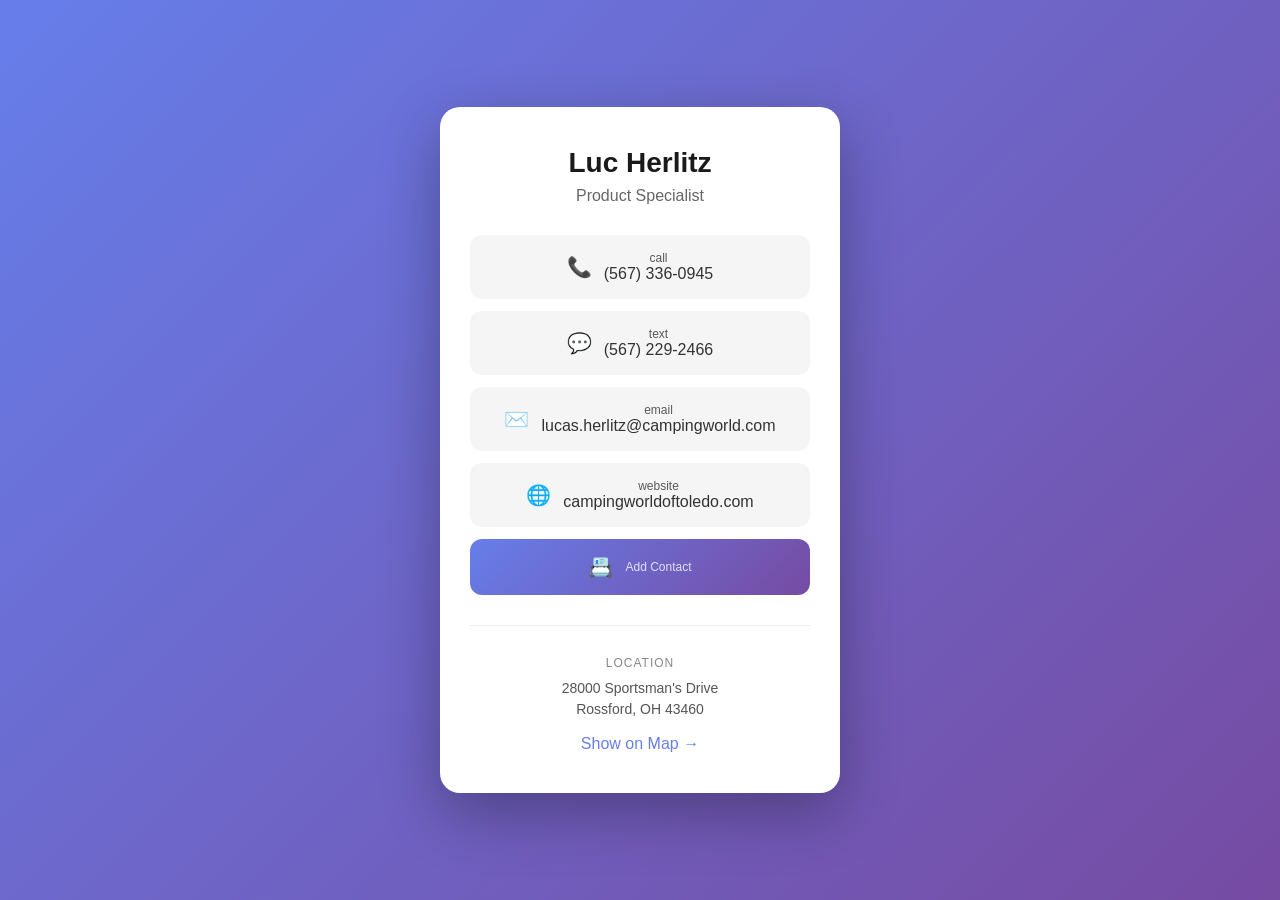
==== contact/index.html @ 8f6e3faf "Add contact page with digital business card" ====
<!DOCTYPE html>
<html lang="en">
<head>
  <meta charset="UTF-8">
  <meta name="viewport" content="width=device-width, initial-scale=1.0">
  <title>Luc Herlitz - Contact</title>
  <style>
    * {
      margin: 0;
      padding: 0;
      box-sizing: border-box;
    }
    body {
      font-family: -apple-system, BlinkMacSystemFont, 'Segoe UI', Roboto, sans-serif;
      background: linear-gradient(135deg, #667eea 0%, #764ba2 100%);
      min-height: 100vh;
      display: flex;
      justify-content: center;
      align-items: center;
      padding: 20px;
    }
    .card {
      background: white;
      border-radius: 20px;
      padding: 40px 30px;
      max-width: 400px;
      width: 100%;
      box-shadow: 0 20px 60px rgba(0,0,0,0.3);
      text-align: center;
    }
    h1 {
      font-size: 28px;
      color: #1a1a1a;
      margin-bottom: 8px;
    }
    .title {
      font-size: 16px;
      color: #666;
      margin-bottom: 30px;
    }
    .button {
      display: flex;
      align-items: center;
      justify-content: center;
      gap: 12px;
      width: 100%;
      padding: 16px 20px;
      margin-bottom: 12px;
      border: none;
      border-radius: 12px;
      font-size: 16px;
      font-weight: 500;
      text-decoration: none;
      cursor: pointer;
      transition: transform 0.2s, box-shadow 0.2s;
    }
    .button:hover {
      transform: translateY(-2px);
      box-shadow: 0 4px 12px rgba(0,0,0,0.15);
    }
    .button:active {
      transform: translateY(0);
    }
    .button-primary {
      background: linear-gradient(135deg, #667eea 0%, #764ba2 100%);
      color: white;
    }
    .button-secondary {
      background: #f5f5f5;
      color: #333;
    }
    .button-icon {
      font-size: 20px;
    }
    .label {
      font-size: 12px;
      opacity: 0.8;
      display: block;
    }
    .value {
      font-size: 16px;
      font-weight: 500;
    }
    .location {
      margin-top: 30px;
      padding-top: 30px;
      border-top: 1px solid #eee;
    }
    .location-label {
      font-size: 12px;
      color: #888;
      text-transform: uppercase;
      letter-spacing: 1px;
      margin-bottom: 8px;
    }
    .location-address {
      font-size: 14px;
      color: #555;
      line-height: 1.5;
      margin-bottom: 15px;
    }
    .map-link {
      color: #667eea;
      text-decoration: none;
      font-weight: 500;
    }
    .map-link:hover {
      text-decoration: underline;
    }
  </style>
</head>
<body>
  <div class="card">
    <h1>Luc Herlitz</h1>
    <p class="title">Product Specialist</p>

    <a href="tel:+15673360945" class="button button-secondary">
      <span class="button-icon">📞</span>
      <div>
        <span class="label">call</span>
        <span class="value">(567) 336-0945</span>
      </div>
    </a>

    <a href="sms:+15672292466" class="button button-secondary">
      <span class="button-icon">💬</span>
      <div>
        <span class="label">text</span>
        <span class="value">(567) 229-2466</span>
      </div>
    </a>

    <a href="mailto:lucas.herlitz@campingworld.com" class="button button-secondary">
      <span class="button-icon">✉️</span>
      <div>
        <span class="label">email</span>
        <span class="value">lucas.herlitz@campingworld.com</span>
      </div>
    </a>

    <a href="https://campingworldoftoledo.com" target="_blank" class="button button-secondary">
      <span class="button-icon">🌐</span>
      <div>
        <span class="label">website</span>
        <span class="value">campingworldoftoledo.com</span>
      </div>
    </a>

    <a href="luc-herlitz.vcf" download class="button button-primary">
      <span class="button-icon">📇</span>
      <div>
        <span class="label">Add Contact</span>
      </div>
    </a>

    <div class="location">
      <p class="location-label">Location</p>
      <p class="location-address">
        28000 Sportsman's Drive<br>
        Rossford, OH 43460
      </p>
      <a href="https://maps.google.com/?q=28000+Sportsman's+Drive,Rossford,OH+43460" target="_blank" class="map-link">Show on Map →</a>
    </div>
  </div>
</body>
</html>
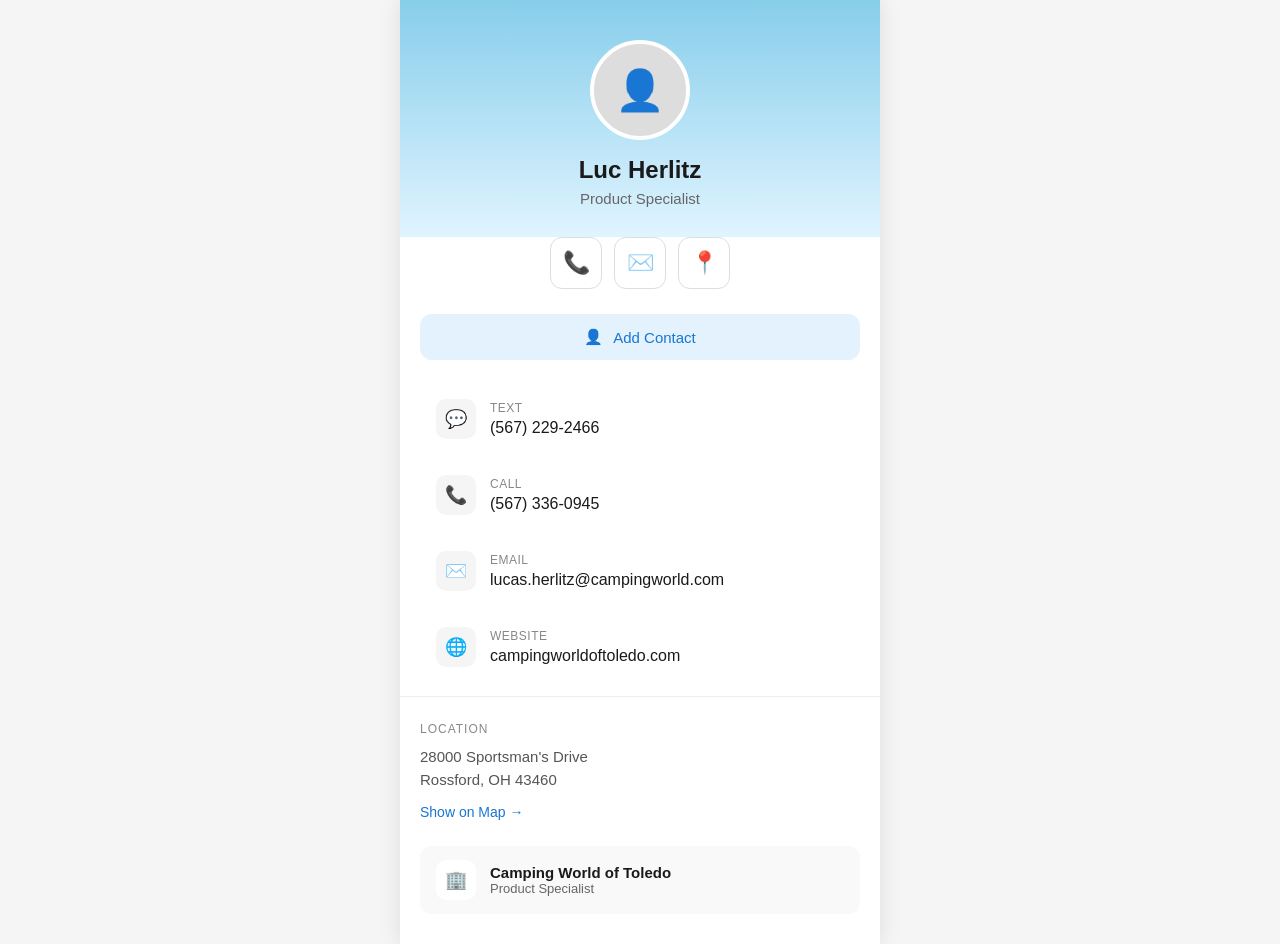
==== commit 3c7a7036: "Redesign contact page to match scan.page style" ====
--- a/contact/index.html
+++ b/contact/index.html
@@ -11,79 +11,136 @@
       box-sizing: border-box;
     }
     body {
-      font-family: -apple-system, BlinkMacSystemFont, 'Segoe UI', Roboto, sans-serif;
-      background: linear-gradient(135deg, #667eea 0%, #764ba2 100%);
+      font-family: -apple-system, BlinkMacSystemFont, 'Segoe UI', Roboto, Helvetica, Arial, sans-serif;
+      background: #f5f5f5;
       min-height: 100vh;
       display: flex;
       justify-content: center;
-      align-items: center;
-      padding: 20px;
     }
     .card {
       background: white;
-      border-radius: 20px;
-      padding: 40px 30px;
-      max-width: 400px;
       width: 100%;
-      box-shadow: 0 20px 60px rgba(0,0,0,0.3);
+      max-width: 480px;
+      min-height: 100vh;
+      box-shadow: 0 0 20px rgba(0,0,0,0.1);
+    }
+    .header {
+      background: linear-gradient(180deg, #87CEEB 0%, #E0F4FF 100%);
+      padding: 40px 20px 30px;
       text-align: center;
     }
+    .profile-pic {
+      width: 100px;
+      height: 100px;
+      border-radius: 50%;
+      background: #ddd;
+      margin: 0 auto 16px;
+      border: 4px solid white;
+      display: flex;
+      align-items: center;
+      justify-content: center;
+      font-size: 40px;
+    }
     h1 {
-      font-size: 28px;
-      color: #1a1a1a;
+      font-size: 24px;
+      font-weight: 700;
+      color: #1a1a1a;
+      margin-bottom: 6px;
+    }
+    .title {
+      font-size: 15px;
+      color: #666;
+      font-weight: 400;
+    }
+    .quick-actions {
+      display: flex;
+      justify-content: center;
+      gap: 12px;
+      padding: 0 20px 25px;
+    }
+    .quick-action-btn {
+      width: 52px;
+      height: 52px;
+      border-radius: 12px;
+      border: 1px solid #ddd;
+      background: white;
+      display: flex;
+      align-items: center;
+      justify-content: center;
+      font-size: 22px;
+      cursor: pointer;
+      transition: background 0.2s;
+      text-decoration: none;
+    }
+    .quick-action-btn:hover {
+      background: #f9f9f9;
+    }
+    .add-contact {
+      background: #E3F2FD;
+      margin: 0 20px 25px;
+      padding: 14px 20px;
+      border-radius: 12px;
+      display: flex;
+      align-items: center;
+      justify-content: center;
+      gap: 10px;
+      text-decoration: none;
+      color: #1976D2;
+      font-weight: 500;
+      font-size: 15px;
+    }
+    .add-contact:hover {
+      background: #BBDEFB;
+    }
+    .contact-list {
+      padding: 0 20px;
+    }
+    .contact-item {
+      display: flex;
+      align-items: center;
+      padding: 14px 16px;
+      border-radius: 12px;
+      text-decoration: none;
       margin-bottom: 8px;
-    }
-    .title {
+      transition: background 0.2s;
+    }
+    .contact-item:hover {
+      background: #f9f9f9;
+    }
+    .contact-icon {
+      width: 40px;
+      height: 40px;
+      border-radius: 10px;
+      background: #f5f5f5;
+      display: flex;
+      align-items: center;
+      justify-content: center;
+      font-size: 18px;
+      margin-right: 14px;
+      flex-shrink: 0;
+    }
+    .contact-content {
+      flex: 1;
+      min-width: 0;
+    }
+    .contact-label {
+      font-size: 12px;
+      color: #888;
+      margin-bottom: 4px;
+      text-transform: uppercase;
+      letter-spacing: 0.5px;
+    }
+    .contact-value {
       font-size: 16px;
-      color: #666;
-      margin-bottom: 30px;
-    }
-    .button {
-      display: flex;
-      align-items: center;
-      justify-content: center;
-      gap: 12px;
-      width: 100%;
-      padding: 16px 20px;
-      margin-bottom: 12px;
-      border: none;
-      border-radius: 12px;
-      font-size: 16px;
+      color: #1a1a1a;
       font-weight: 500;
-      text-decoration: none;
-      cursor: pointer;
-      transition: transform 0.2s, box-shadow 0.2s;
-    }
-    .button:hover {
-      transform: translateY(-2px);
-      box-shadow: 0 4px 12px rgba(0,0,0,0.15);
-    }
-    .button:active {
-      transform: translateY(0);
-    }
-    .button-primary {
-      background: linear-gradient(135deg, #667eea 0%, #764ba2 100%);
-      color: white;
-    }
-    .button-secondary {
-      background: #f5f5f5;
-      color: #333;
-    }
-    .button-icon {
-      font-size: 20px;
-    }
-    .label {
-      font-size: 12px;
-      opacity: 0.8;
-      display: block;
-    }
-    .value {
-      font-size: 16px;
-      font-weight: 500;
-    }
-    .location {
-      margin-top: 30px;
-      padding-top: 30px;
+      white-space: nowrap;
+      overflow: hidden;
+      text-overflow: ellipsis;
+    }
+    .location-section {
+      padding: 25px 20px;
+      margin-top: 15px;
       border-top: 1px solid #eee;
     }
     .location-label {
@@ -91,69 +148,119 @@
       color: #888;
       text-transform: uppercase;
       letter-spacing: 1px;
-      margin-bottom: 8px;
+      margin-bottom: 10px;
     }
     .location-address {
-      font-size: 14px;
+      font-size: 15px;
       color: #555;
       line-height: 1.5;
-      margin-bottom: 15px;
+      margin-bottom: 12px;
     }
     .map-link {
-      color: #667eea;
-      text-decoration: none;
+      display: inline-block;
+      color: #1976D2;
+      text-decoration: none;
+      font-size: 14px;
       font-weight: 500;
     }
     .map-link:hover {
       text-decoration: underline;
+    }
+    .org-section {
+      padding: 0 20px 30px;
+    }
+    .org-btn {
+      display: flex;
+      align-items: center;
+      padding: 14px 16px;
+      border-radius: 12px;
+      background: #f9f9f9;
+      text-decoration: none;
+      color: #1a1a1a;
+    }
+    .org-btn:hover {
+      background: #f0f0f0;
+    }
+    .org-icon {
+      width: 40px;
+      height: 40px;
+      border-radius: 10px;
+      background: white;
+      display: flex;
+      align-items: center;
+      justify-content: center;
+      font-size: 18px;
+      margin-right: 14px;
+      flex-shrink: 0;
+    }
+    .org-content {
+      flex: 1;
+    }
+    .org-name {
+      font-size: 15px;
+      font-weight: 600;
+      color: #1a1a1a;
+    }
+    .org-title {
+      font-size: 13px;
+      color: #666;
     }
   </style>
 </head>
 <body>
   <div class="card">
-    <h1>Luc Herlitz</h1>
-    <p class="title">Product Specialist</p>
-
-    <a href="tel:+15673360945" class="button button-secondary">
-      <span class="button-icon">📞</span>
-      <div>
-        <span class="label">call</span>
-        <span class="value">(567) 336-0945</span>
-      </div>
+    <div class="header">
+      <div class="profile-pic">👤</div>
+      <h1>Luc Herlitz</h1>
+      <p class="title">Product Specialist</p>
+    </div>
+
+    <div class="quick-actions">
+      <a href="tel:+15673360945" class="quick-action-btn">📞</a>
+      <a href="mailto:lucas.herlitz@campingworld.com" class="quick-action-btn">✉️</a>
+      <a href="https://maps.google.com/?q=28000+Sportsman's+Drive,Rossford,OH+43460" target="_blank" class="quick-action-btn">📍</a>
+    </div>
+
+    <a href="luc-herlitz.vcf" download class="add-contact">
+      <span>👤</span>
+      <span>Add Contact</span>
     </a>
 
-    <a href="sms:+15672292466" class="button button-secondary">
-      <span class="button-icon">💬</span>
-      <div>
-        <span class="label">text</span>
-        <span class="value">(567) 229-2466</span>
-      </div>
-    </a>
-
-    <a href="mailto:lucas.herlitz@campingworld.com" class="button button-secondary">
-      <span class="button-icon">✉️</span>
-      <div>
-        <span class="label">email</span>
-        <span class="value">lucas.herlitz@campingworld.com</span>
-      </div>
-    </a>
-
-    <a href="https://campingworldoftoledo.com" target="_blank" class="button button-secondary">
-      <span class="button-icon">🌐</span>
-      <div>
-        <span class="label">website</span>
-        <span class="value">campingworldoftoledo.com</span>
-      </div>
-    </a>
-
-    <a href="luc-herlitz.vcf" download class="button button-primary">
-      <span class="button-icon">📇</span>
-      <div>
-        <span class="label">Add Contact</span>
-      </div>
-    </a>
-
-    <div class="location">
+    <div class="contact-list">
+      <a href="sms:+15672292466" class="contact-item">
+        <div class="contact-icon">💬</div>
+        <div class="contact-content">
+          <div class="contact-label">text</div>
+          <div class="contact-value">(567) 229-2466</div>
+        </div>
+      </a>
+
+      <a href="tel:+15673360945" class="contact-item">
+        <div class="contact-icon">📞</div>
+        <div class="contact-content">
+          <div class="contact-label">call</div>
+          <div class="contact-value">(567) 336-0945</div>
+        </div>
+      </a>
+
+      <a href="mailto:lucas.herlitz@campingworld.com" class="contact-item">
+        <div class="contact-icon">✉️</div>
+        <div class="contact-content">
+          <div class="contact-label">email</div>
+          <div class="contact-value">lucas.herlitz@campingworld.com</div>
+        </div>
+      </a>
+
+      <a href="https://campingworldoftoledo.com" target="_blank" class="contact-item">
+        <div class="contact-icon">🌐</div>
+        <div class="contact-content">
+          <div class="contact-label">website</div>
+          <div class="contact-value">campingworldoftoledo.com</div>
+        </div>
+      </a>
+    </div>
+
+    <div class="location-section">
       <p class="location-label">Location</p>
       <p class="location-address">
         28000 Sportsman's Drive<br>
@@ -161,6 +268,16 @@
       </p>
       <a href="https://maps.google.com/?q=28000+Sportsman's+Drive,Rossford,OH+43460" target="_blank" class="map-link">Show on Map →</a>
     </div>
+
+    <div class="org-section">
+      <a href="https://campingworldoftoledo.com" target="_blank" class="org-btn">
+        <div class="org-icon">🏢</div>
+        <div class="org-content">
+          <div class="org-name">Camping World of Toledo</div>
+          <div class="org-title">Product Specialist</div>
+        </div>
+      </a>
+    </div>
   </div>
 </body>
 </html>
